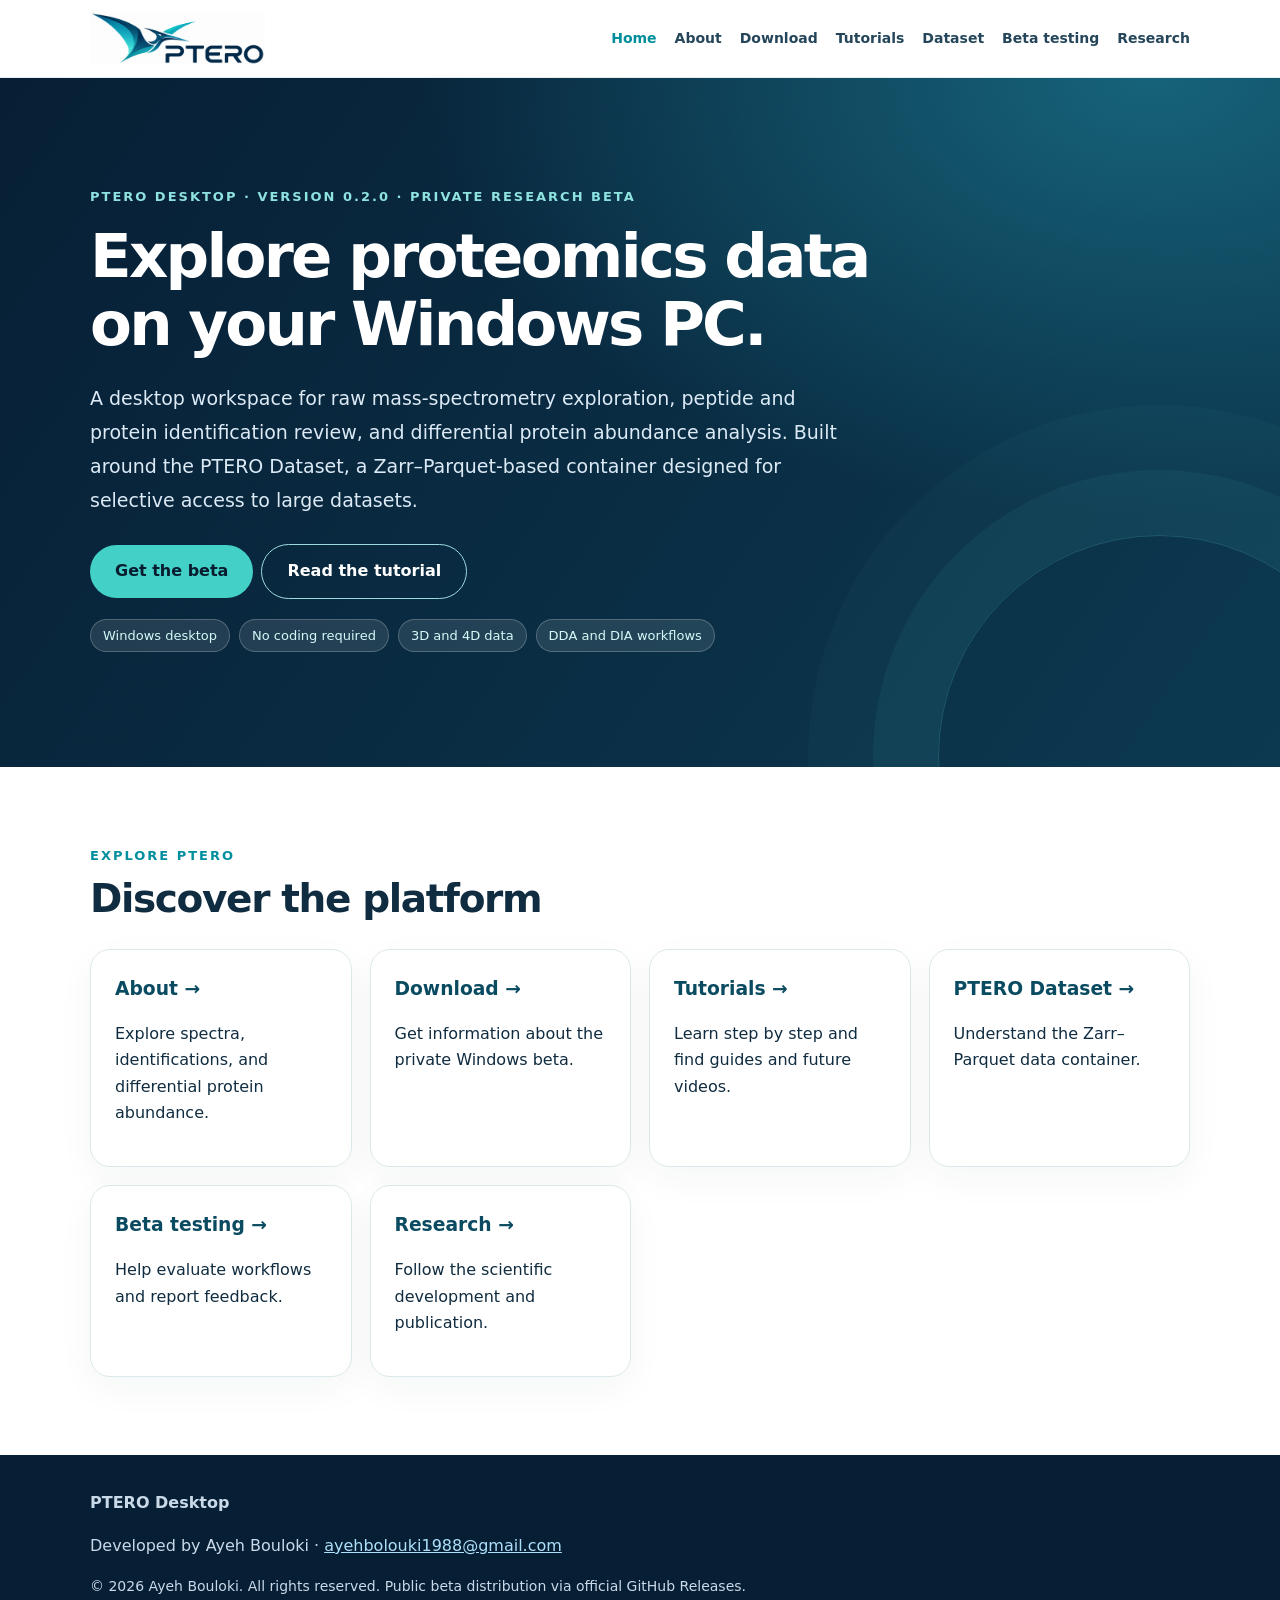
==== index.html @ 857086f4 "Add files via upload" ====
<!DOCTYPE html><html lang="en"><head><meta charset="utf-8"><meta name="viewport" content="width=device-width,initial-scale=1"><meta name="description" content="PTERO Desktop — proteomics data exploration, tutorials, research and beta access."><meta name="theme-color" content="#071f35"><title>Home | PTERO</title><link rel="stylesheet" href="styles.css"></head><body><header><a class="brand" href="index.html" aria-label="PTERO home"><img src="ptero-logo.png" alt="PTERO pterosaur logo"></a><nav aria-label="Main navigation"><a class="active" href="index.html">Home</a><a class="" href="about.html">About</a><a class="" href="download.html">Download</a><a class="" href="tutorials.html">Tutorials</a><a class="" href="dataset.html">Dataset</a><a class="" href="testing.html">Beta testing</a><a class="" href="research.html">Research</a></nav></header><main><div class="hero" id="top"><div class="wrap"><div class="eyebrow">PTERO Desktop · Version 0.2.0 · Private research beta</div><h1>Explore proteomics data on your Windows PC.</h1><p class="lead">A desktop workspace for raw mass-spectrometry exploration, peptide and protein identification review, and differential protein abundance analysis. Built around the PTERO Dataset, a Zarr–Parquet-based container designed for selective access to large datasets.</p><a class="btn" href="#download">Get the beta</a><a class="btn secondary" href="#tutorial">Read the tutorial</a><div class="tags"><span class="tag">Windows desktop</span><span class="tag">No coding required</span><span class="tag">3D and 4D data</span><span class="tag">DDA and DIA workflows</span></div></div></div><section><div class="wrap"><div class="eyebrow">Explore PTERO</div><h2>Discover the platform</h2><div class="grid"><a class="card link-card" href="about.html"><h3>About →</h3><p>Explore spectra, identifications, and differential protein abundance.</p></a><a class="card link-card" href="download.html"><h3>Download →</h3><p>Get information about the private Windows beta.</p></a><a class="card link-card" href="tutorials.html"><h3>Tutorials →</h3><p>Learn step by step and find guides and future videos.</p></a><a class="card link-card" href="dataset.html"><h3>PTERO Dataset →</h3><p>Understand the Zarr–Parquet data container.</p></a><a class="card link-card" href="testing.html"><h3>Beta testing →</h3><p>Help evaluate workflows and report feedback.</p></a><a class="card link-card" href="research.html"><h3>Research →</h3><p>Follow the scientific development and publication.</p></a></div></div></section></main><footer><div class="wrap"><strong>PTERO Desktop</strong><p>Developed by Ayeh Bouloki · <a href="mailto:ayehbolouki1988@gmail.com">ayehbolouki1988@gmail.com</a></p><p class="small" style="color:#c9d9e8">© 2026 Ayeh Bouloki. All rights reserved. Public beta distribution via official GitHub Releases.</p></div></footer></body></html>
---- styles.css ----
:root{--navy:#101f38;--blue:#1863a5;--muted:#5b6a7c;--bg:#f5f8fb}*{box-sizing:border-box}html{scroll-behavior:smooth}body{margin:0;font:16px/1.65 system-ui,-apple-system,Segoe UI,sans-serif;color:var(--navy);background:white}a{color:var(--blue)}header{background:#101f38;color:white;padding:17px max(5%,calc((100% - 1100px)/2));display:flex;align-items:center;justify-content:space-between;gap:20px;flex-wrap:wrap}header strong{font-size:23px;letter-spacing:2px}nav{display:flex;gap:18px;flex-wrap:wrap}nav a{color:#e1ebf5;text-decoration:none;font-size:14px}.hero{background:linear-gradient(125deg,#101f38,#174a73);color:white;padding:90px 5% 85px}.wrap{max-width:1100px;margin:auto}.eyebrow{color:#9ed5ed;font-size:13px;letter-spacing:2px;text-transform:uppercase;font-weight:700}h1{font-size:clamp(36px,5vw,61px);line-height:1.12;max-width:850px;margin:14px 0 22px}h2{font-size:30px;margin:0 0 18px}h3{margin:0 0 8px}.lead{font-size:19px;max-width:760px;color:#dceaf6}.btn{display:inline-block;background:#4db2dd;color:#081c2f!important;text-decoration:none;padding:12px 22px;border-radius:8px;font-weight:700;margin:8px 8px 0 0}.btn.secondary{background:transparent;border:1px solid #adc9e0;color:white!important}.btn.light{background:#165b91;color:white!important}.btn.outline{background:white;border:1px solid #aac4da;color:#165b91!important}section{padding:66px 5%}section.alt{background:var(--bg)}.grid{display:grid;grid-template-columns:repeat(auto-fit,minmax(230px,1fr));gap:18px}.card{background:white;border:1px solid #dce6ee;border-radius:12px;padding:24px;box-shadow:0 4px 20px #18375408}.small{font-size:14px;color:var(--muted)}.steps{counter-reset:step;list-style:none;padding:0;display:grid;gap:14px}.steps li{padding:18px 22px;border-left:4px solid #2689bb;background:#fff;border-radius:6px}.steps li:before{counter-increment:step;content:counter(step) '. ';font-weight:800;color:#13639a}.note{border-left:4px solid #f0ae49;background:#fff8ec;padding:14px 18px;border-radius:6px}.tags{display:flex;flex-wrap:wrap;gap:9px;margin:20px 0}.tag{background:#e4f2fa;color:#14557e;padding:5px 12px;border-radius:20px;font-size:13px}footer{background:#101f38;color:#c9d9e8;padding:35px 5%}footer a{color:#aee0fb}p{max-width:850px}code{background:#eaf1f7;padding:2px 5px;border-radius:4px}@media(max-width:600px){section{padding:46px 5%}.hero{padding:65px 5%}}
:root{--navy:#071f35;--blue:#008e9d;--muted:#526778;--bg:#f2f8f9}
body{font-family:Inter,ui-sans-serif,system-ui,-apple-system,Segoe UI,sans-serif;background:#fff;color:#102c40}
header{position:sticky;top:0;z-index:10;background:rgba(255,255,255,.96);backdrop-filter:blur(12px);border-bottom:1px solid #e4edef;padding-top:12px;padding-bottom:12px}
.brand{display:inline-flex;align-items:center}.brand img{display:block;width:175px;max-width:42vw;height:auto}
nav a{color:#25465a;font-weight:600}nav a:hover,nav a:focus{color:#008e9d}
.hero{background:radial-gradient(ellipse at 90% 0%,#16637a 0%,transparent 45%),linear-gradient(125deg,#071f35,#0c3950);padding:108px 5% 95px;position:relative;overflow:hidden}
.hero:after{content:'';position:absolute;right:-100px;bottom:-210px;width:440px;height:440px;border:1px solid #58c4c440;border-radius:50%;box-shadow:0 0 0 65px #58c4c410,0 0 0 130px #58c4c409;pointer-events:none}
.eyebrow{color:#008f9e}.hero .eyebrow{color:#8ee2e0}h1{letter-spacing:-.045em;max-width:850px}h2{letter-spacing:-.035em;font-size:clamp(28px,3.2vw,39px)}.lead{line-height:1.8}
.btn{background:#43d0c7;border-radius:999px;padding:13px 25px;transition:transform .15s,background .15s}.btn:hover{transform:translateY(-2px);background:#7ae7df}.btn.secondary{border-color:#9dd9df}.btn.light{background:#087d8d}.btn.outline{border-color:#b8d8db;color:#087d8d!important}
section{scroll-margin-top:85px;padding-top:78px;padding-bottom:78px}.card{border:1px solid #dce9eb;border-radius:20px;box-shadow:0 12px 36px #082f3c0b}.card h3{color:#0a4b61}.tag{background:#ffffff1b;color:#d4faf8;border:1px solid #ffffff38}.steps li{border-left-color:#12a7a8;border-radius:12px;box-shadow:0 5px 15px #082f3c08}.steps li:before{color:#087f8d}
.note{border-left-color:#17a8ad;background:#effaf9}.tutorial-tools{margin-top:25px}.video-placeholder{border:1px dashed #78b9bd;border-radius:18px;background:linear-gradient(135deg,#f1faf9,#e8f5f7);padding:26px}.video-placeholder strong{color:#075e70}.video-frame{position:relative;aspect-ratio:16/9;width:100%;border:0;border-radius:14px}footer{background:#071f35}
@media(max-width:600px){header{position:static}.brand img{width:145px}.hero{padding:70px 5%}nav{gap:10px}nav a{font-size:12px}}

.page-hero{background:linear-gradient(125deg,#071f35,#0c4657);color:white;padding:70px 5%}.page-hero h1{font-size:clamp(34px,5vw,52px)}.page-hero p{color:#dceaf6}.active{color:#008e9d!important}.link-card{display:block;text-decoration:none;color:inherit}.link-card:hover{border-color:#12a7a8;transform:translateY(-3px)}.link-card{transition:.2s}.nav-toggle{display:none}@media(max-width:700px){header{align-items:flex-start}nav{width:100%;overflow-x:auto;flex-wrap:nowrap;padding-bottom:4px}nav a{white-space:nowrap}}
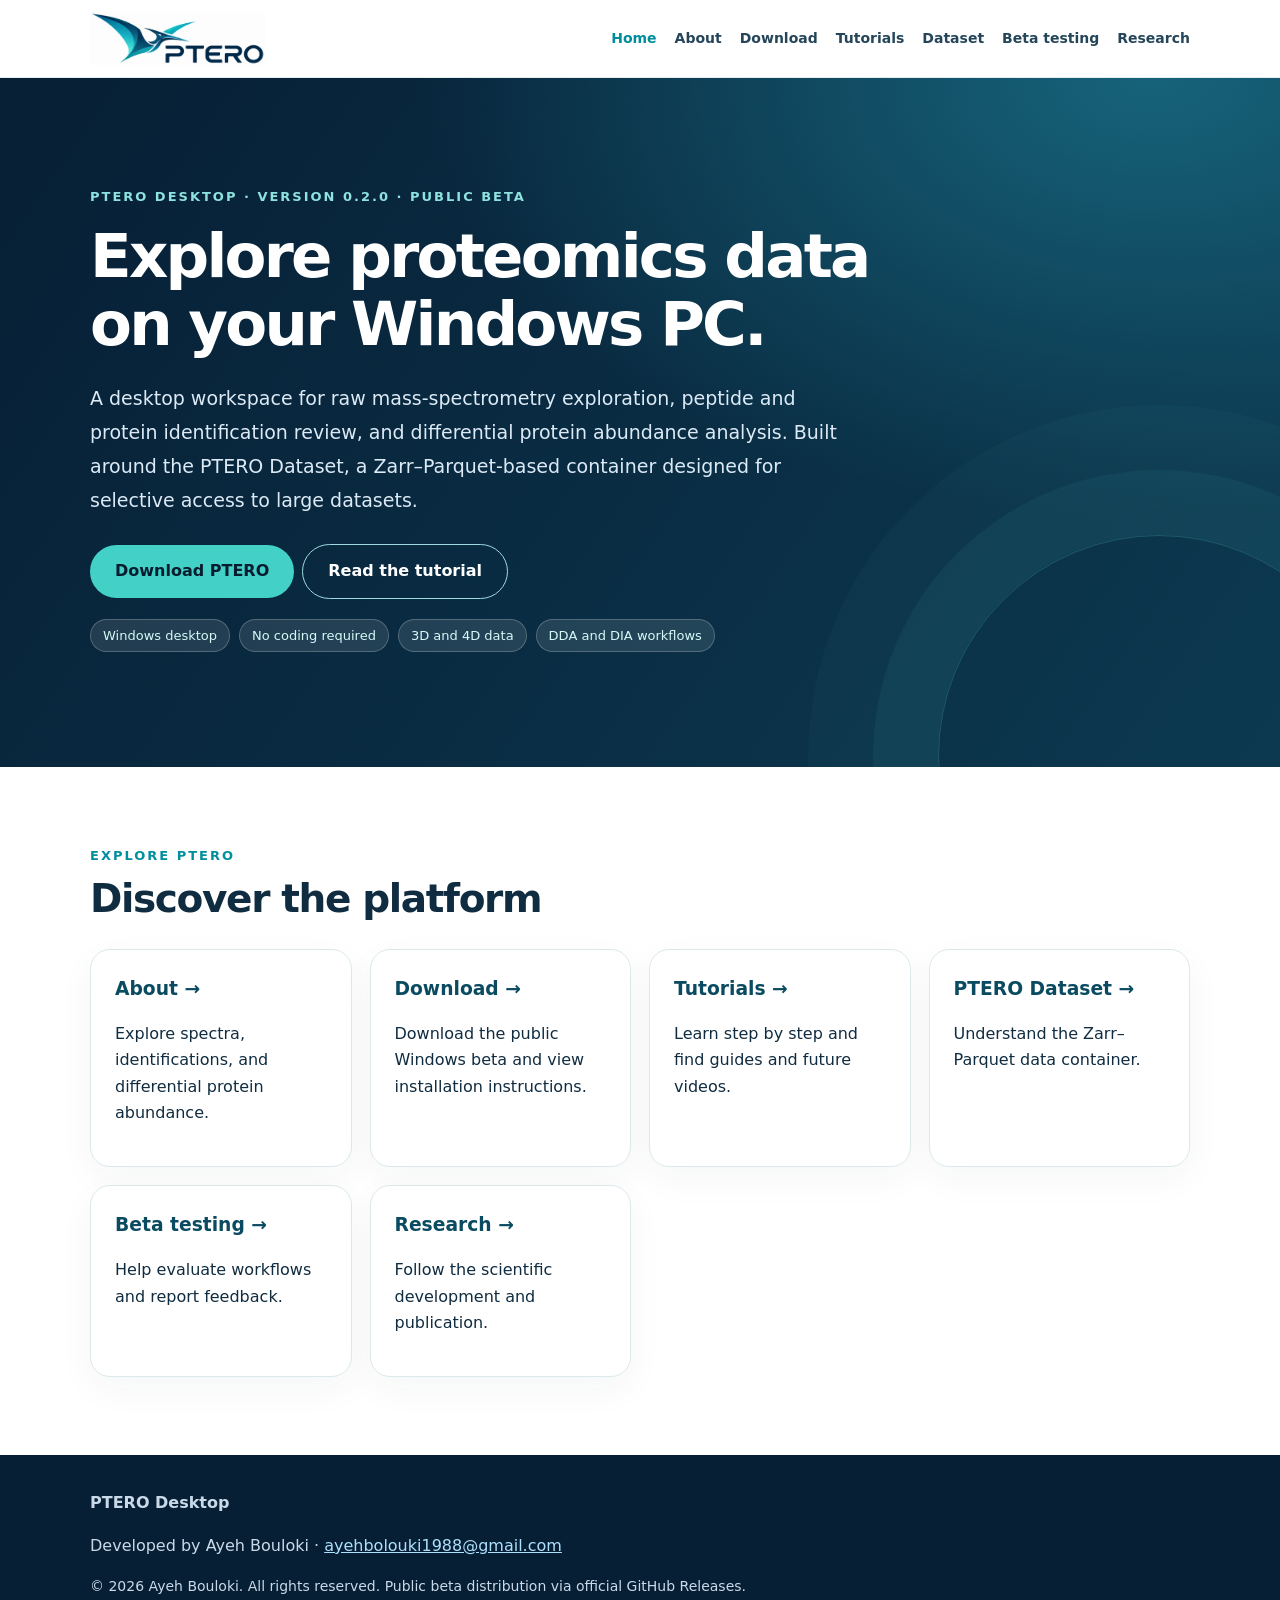
==== commit 527a1908: "Add files via upload" ====
--- a/index.html
+++ b/index.html
@@ -1 +1 @@
-<!DOCTYPE html><html lang="en"><head><meta charset="utf-8"><meta name="viewport" content="width=device-width,initial-scale=1"><meta name="description" content="PTERO Desktop — proteomics data exploration, tutorials, research and beta access."><meta name="theme-color" content="#071f35"><title>Home | PTERO</title><link rel="stylesheet" href="styles.css"></head><body><header><a class="brand" href="index.html" aria-label="PTERO home"><img src="ptero-logo.png" alt="PTERO pterosaur logo"></a><nav aria-label="Main navigation"><a class="active" href="index.html">Home</a><a class="" href="about.html">About</a><a class="" href="download.html">Download</a><a class="" href="tutorials.html">Tutorials</a><a class="" href="dataset.html">Dataset</a><a class="" href="testing.html">Beta testing</a><a class="" href="research.html">Research</a></nav></header><main><div class="hero" id="top"><div class="wrap"><div class="eyebrow">PTERO Desktop · Version 0.2.0 · Private research beta</div><h1>Explore proteomics data on your Windows PC.</h1><p class="lead">A desktop workspace for raw mass-spectrometry exploration, peptide and protein identification review, and differential protein abundance analysis. Built around the PTERO Dataset, a Zarr–Parquet-based container designed for selective access to large datasets.</p><a class="btn" href="#download">Get the beta</a><a class="btn secondary" href="#tutorial">Read the tutorial</a><div class="tags"><span class="tag">Windows desktop</span><span class="tag">No coding required</span><span class="tag">3D and 4D data</span><span class="tag">DDA and DIA workflows</span></div></div></div><section><div class="wrap"><div class="eyebrow">Explore PTERO</div><h2>Discover the platform</h2><div class="grid"><a class="card link-card" href="about.html"><h3>About →</h3><p>Explore spectra, identifications, and differential protein abundance.</p></a><a class="card link-card" href="download.html"><h3>Download →</h3><p>Get information about the private Windows beta.</p></a><a class="card link-card" href="tutorials.html"><h3>Tutorials →</h3><p>Learn step by step and find guides and future videos.</p></a><a class="card link-card" href="dataset.html"><h3>PTERO Dataset →</h3><p>Understand the Zarr–Parquet data container.</p></a><a class="card link-card" href="testing.html"><h3>Beta testing →</h3><p>Help evaluate workflows and report feedback.</p></a><a class="card link-card" href="research.html"><h3>Research →</h3><p>Follow the scientific development and publication.</p></a></div></div></section></main><footer><div class="wrap"><strong>PTERO Desktop</strong><p>Developed by Ayeh Bouloki · <a href="mailto:ayehbolouki1988@gmail.com">ayehbolouki1988@gmail.com</a></p><p class="small" style="color:#c9d9e8">© 2026 Ayeh Bouloki. All rights reserved. Public beta distribution via official GitHub Releases.</p></div></footer></body></html>+<!DOCTYPE html><html lang="en"><head><meta charset="utf-8"><meta name="viewport" content="width=device-width,initial-scale=1"><meta name="description" content="PTERO Desktop — proteomics data exploration, tutorials, research and beta access."><meta name="theme-color" content="#071f35"><title>Home | PTERO</title><link rel="stylesheet" href="styles.css"></head><body><header><a class="brand" href="index.html" aria-label="PTERO home"><img src="ptero-logo.png" alt="PTERO pterosaur logo"></a><nav aria-label="Main navigation"><a class="active" href="index.html">Home</a><a class="" href="about.html">About</a><a class="" href="download.html">Download</a><a class="" href="tutorials.html">Tutorials</a><a class="" href="dataset.html">Dataset</a><a class="" href="testing.html">Beta testing</a><a class="" href="research.html">Research</a></nav></header><main><div class="hero" id="top"><div class="wrap"><div class="eyebrow">PTERO Desktop · Version 0.2.0 · Public beta</div><h1>Explore proteomics data on your Windows PC.</h1><p class="lead">A desktop workspace for raw mass-spectrometry exploration, peptide and protein identification review, and differential protein abundance analysis. Built around the PTERO Dataset, a Zarr–Parquet-based container designed for selective access to large datasets.</p><a class="btn" href="download.html">Download PTERO</a><a class="btn secondary" href="#tutorial">Read the tutorial</a><div class="tags"><span class="tag">Windows desktop</span><span class="tag">No coding required</span><span class="tag">3D and 4D data</span><span class="tag">DDA and DIA workflows</span></div></div></div><section><div class="wrap"><div class="eyebrow">Explore PTERO</div><h2>Discover the platform</h2><div class="grid"><a class="card link-card" href="about.html"><h3>About →</h3><p>Explore spectra, identifications, and differential protein abundance.</p></a><a class="card link-card" href="download.html"><h3>Download →</h3><p>Download the public Windows beta and view installation instructions.</p></a><a class="card link-card" href="tutorials.html"><h3>Tutorials →</h3><p>Learn step by step and find guides and future videos.</p></a><a class="card link-card" href="dataset.html"><h3>PTERO Dataset →</h3><p>Understand the Zarr–Parquet data container.</p></a><a class="card link-card" href="testing.html"><h3>Beta testing →</h3><p>Help evaluate workflows and report feedback.</p></a><a class="card link-card" href="research.html"><h3>Research →</h3><p>Follow the scientific development and publication.</p></a></div></div></section></main><footer><div class="wrap"><strong>PTERO Desktop</strong><p>Developed by Ayeh Bouloki · <a href="mailto:ayehbolouki1988@gmail.com">ayehbolouki1988@gmail.com</a></p><p class="small" style="color:#c9d9e8">© 2026 Ayeh Bouloki. All rights reserved. Public beta distribution via official GitHub Releases.</p></div></footer></body></html>
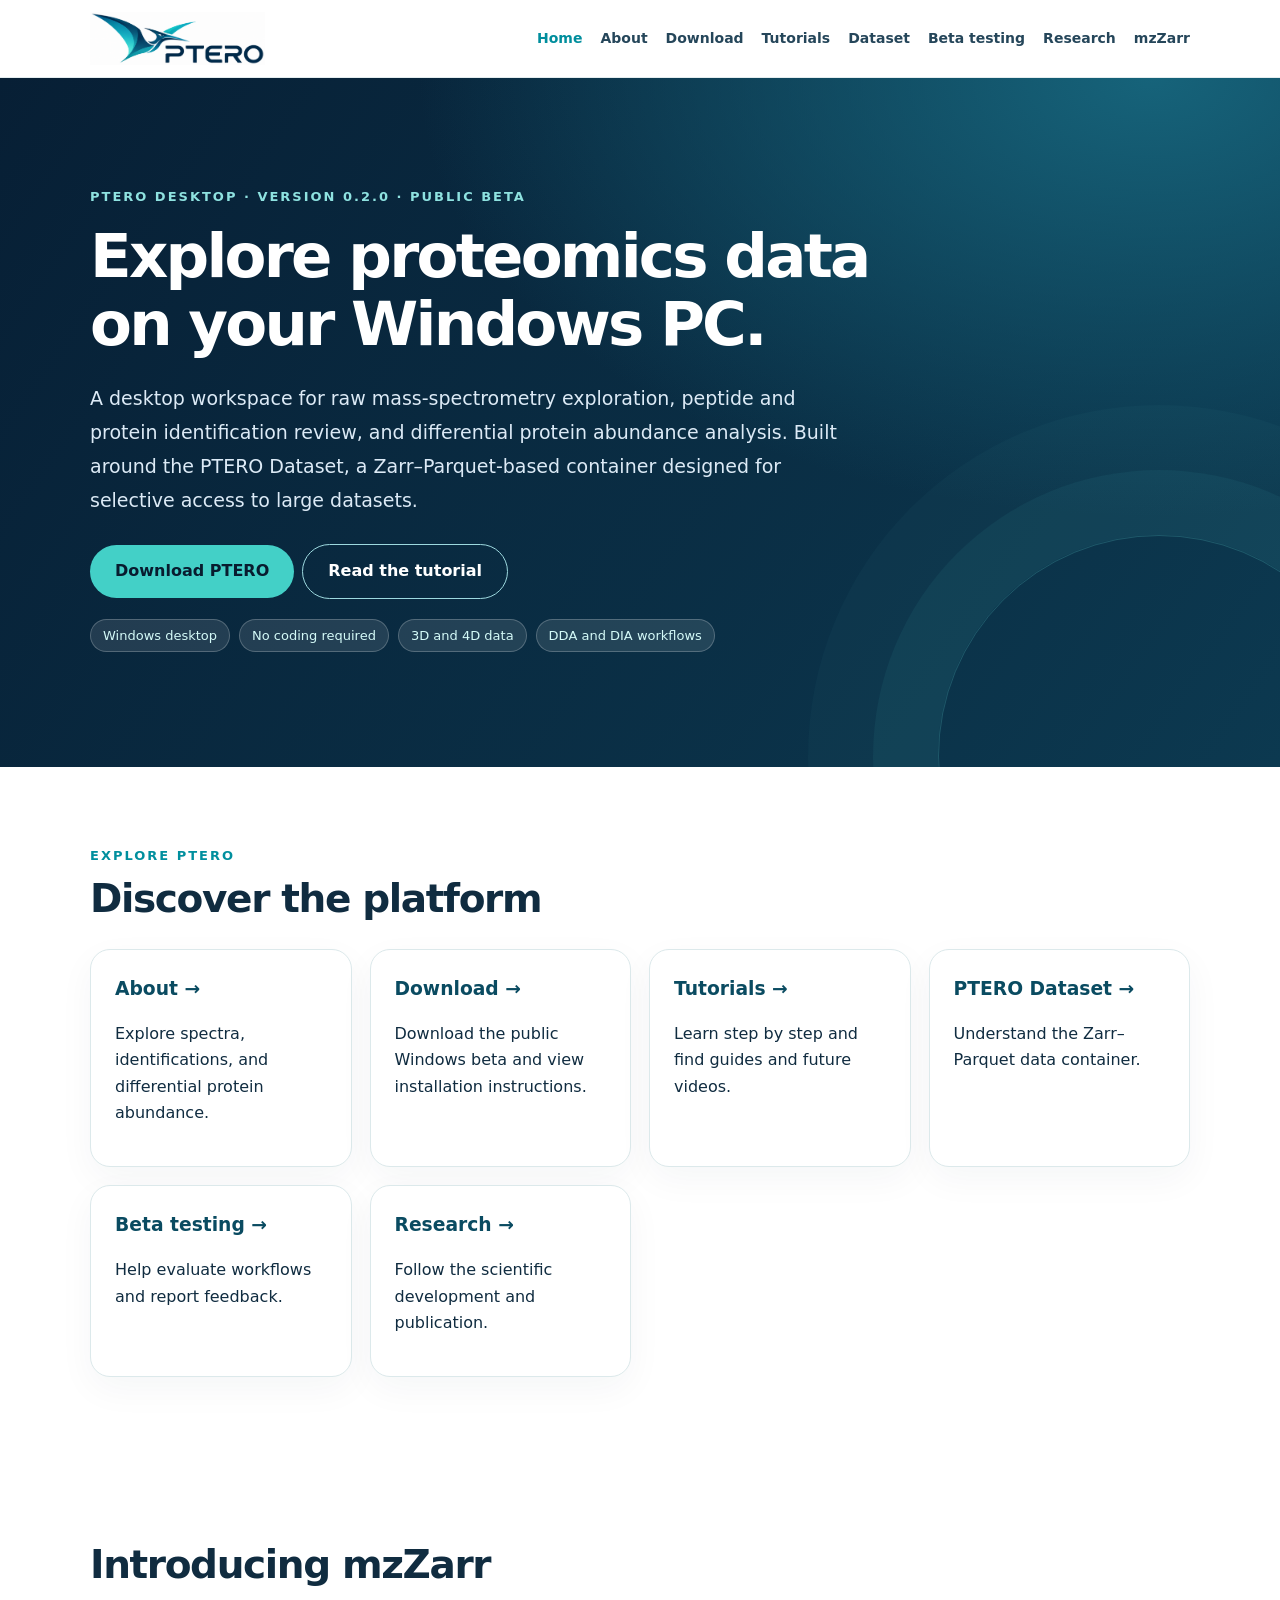
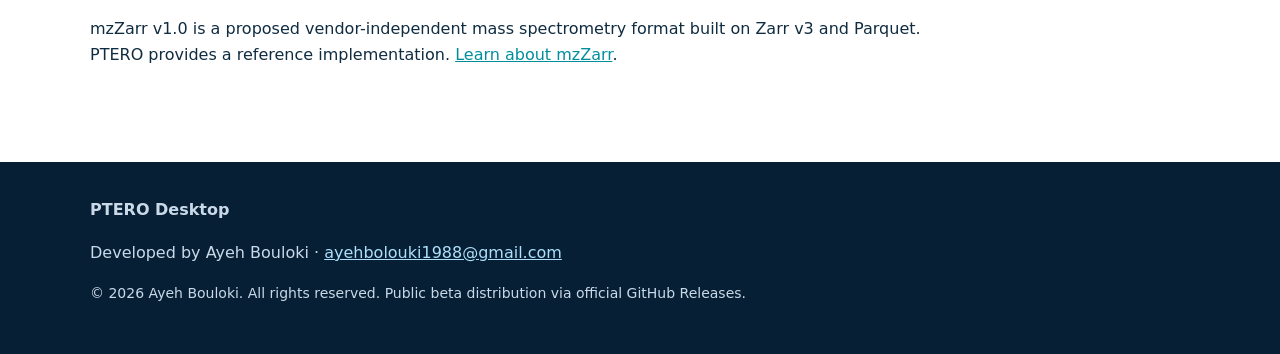
==== commit b90c7d1b: "Introduce mzZarr v1.0 on PTERO website" ====
--- a/index.html
+++ b/index.html
@@ -1 +1,10 @@
-<!DOCTYPE html><html lang="en"><head><meta charset="utf-8"><meta name="viewport" content="width=device-width,initial-scale=1"><meta name="description" content="PTERO Desktop — proteomics data exploration, tutorials, research and beta access."><meta name="theme-color" content="#071f35"><title>Home | PTERO</title><link rel="stylesheet" href="styles.css"></head><body><header><a class="brand" href="index.html" aria-label="PTERO home"><img src="ptero-logo.png" alt="PTERO pterosaur logo"></a><nav aria-label="Main navigation"><a class="active" href="index.html">Home</a><a class="" href="about.html">About</a><a class="" href="download.html">Download</a><a class="" href="tutorials.html">Tutorials</a><a class="" href="dataset.html">Dataset</a><a class="" href="testing.html">Beta testing</a><a class="" href="research.html">Research</a></nav></header><main><div class="hero" id="top"><div class="wrap"><div class="eyebrow">PTERO Desktop · Version 0.2.0 · Public beta</div><h1>Explore proteomics data on your Windows PC.</h1><p class="lead">A desktop workspace for raw mass-spectrometry exploration, peptide and protein identification review, and differential protein abundance analysis. Built around the PTERO Dataset, a Zarr–Parquet-based container designed for selective access to large datasets.</p><a class="btn" href="download.html">Download PTERO</a><a class="btn secondary" href="#tutorial">Read the tutorial</a><div class="tags"><span class="tag">Windows desktop</span><span class="tag">No coding required</span><span class="tag">3D and 4D data</span><span class="tag">DDA and DIA workflows</span></div></div></div><section><div class="wrap"><div class="eyebrow">Explore PTERO</div><h2>Discover the platform</h2><div class="grid"><a class="card link-card" href="about.html"><h3>About →</h3><p>Explore spectra, identifications, and differential protein abundance.</p></a><a class="card link-card" href="download.html"><h3>Download →</h3><p>Download the public Windows beta and view installation instructions.</p></a><a class="card link-card" href="tutorials.html"><h3>Tutorials →</h3><p>Learn step by step and find guides and future videos.</p></a><a class="card link-card" href="dataset.html"><h3>PTERO Dataset →</h3><p>Understand the Zarr–Parquet data container.</p></a><a class="card link-card" href="testing.html"><h3>Beta testing →</h3><p>Help evaluate workflows and report feedback.</p></a><a class="card link-card" href="research.html"><h3>Research →</h3><p>Follow the scientific development and publication.</p></a></div></div></section></main><footer><div class="wrap"><strong>PTERO Desktop</strong><p>Developed by Ayeh Bouloki · <a href="mailto:ayehbolouki1988@gmail.com">ayehbolouki1988@gmail.com</a></p><p class="small" style="color:#c9d9e8">© 2026 Ayeh Bouloki. All rights reserved. Public beta distribution via official GitHub Releases.</p></div></footer></body></html>+<!DOCTYPE html><html lang="en"><head>
+<!-- Google Analytics - PTERO Website -->
+<script async src="https://www.googletagmanager.com/gtag/js?id=G-RLBQ05S6YR"></script>
+<script>
+  window.dataLayer = window.dataLayer || [];
+  function gtag(){dataLayer.push(arguments);}
+  gtag('js', new Date());
+  gtag('config', 'G-RLBQ05S6YR');
+</script>
+<meta charset="utf-8"><meta name="viewport" content="width=device-width,initial-scale=1"><meta name="description" content="PTERO Desktop — proteomics data exploration, tutorials, research and beta access."><meta name="theme-color" content="#071f35"><title>Home | PTERO</title><link rel="stylesheet" href="styles.css"></head><body><header><a class="brand" href="index.html" aria-label="PTERO home"><img src="ptero-logo.png" alt="PTERO pterosaur logo"></a><nav aria-label="Main navigation"><a class="active" href="index.html">Home</a><a class="" href="about.html">About</a><a class="" href="download.html">Download</a><a class="" href="tutorials.html">Tutorials</a><a class="" href="dataset.html">Dataset</a><a class="" href="testing.html">Beta testing</a><a class="" href="research.html">Research</a><a class="" href="mzzarr.html">mzZarr</a></nav></header><main><div class="hero" id="top"><div class="wrap"><div class="eyebrow">PTERO Desktop · Version 0.2.0 · Public beta</div><h1>Explore proteomics data on your Windows PC.</h1><p class="lead">A desktop workspace for raw mass-spectrometry exploration, peptide and protein identification review, and differential protein abundance analysis. Built around the PTERO Dataset, a Zarr–Parquet-based container designed for selective access to large datasets.</p><a class="btn" href="download.html">Download PTERO</a><a class="btn secondary" href="#tutorial">Read the tutorial</a><div class="tags"><span class="tag">Windows desktop</span><span class="tag">No coding required</span><span class="tag">3D and 4D data</span><span class="tag">DDA and DIA workflows</span></div></div></div><section><div class="wrap"><div class="eyebrow">Explore PTERO</div><h2>Discover the platform</h2><div class="grid"><a class="card link-card" href="about.html"><h3>About →</h3><p>Explore spectra, identifications, and differential protein abundance.</p></a><a class="card link-card" href="download.html"><h3>Download →</h3><p>Download the public Windows beta and view installation instructions.</p></a><a class="card link-card" href="tutorials.html"><h3>Tutorials →</h3><p>Learn step by step and find guides and future videos.</p></a><a class="card link-card" href="dataset.html"><h3>PTERO Dataset →</h3><p>Understand the Zarr–Parquet data container.</p></a><a class="card link-card" href="testing.html"><h3>Beta testing →</h3><p>Help evaluate workflows and report feedback.</p></a><a class="card link-card" href="research.html"><h3>Research →</h3><p>Follow the scientific development and publication.</p></a></div></div></section><section><div class="wrap"><h2>Introducing mzZarr</h2><p>mzZarr v1.0 is a proposed vendor-independent mass spectrometry format built on Zarr v3 and Parquet. PTERO provides a reference implementation. <a href="mzzarr.html">Learn about mzZarr</a>.</p></div></section></main><footer><div class="wrap"><strong>PTERO Desktop</strong><p>Developed by Ayeh Bouloki · <a href="mailto:ayehbolouki1988@gmail.com">ayehbolouki1988@gmail.com</a></p><p class="small" style="color:#c9d9e8">© 2026 Ayeh Bouloki. All rights reserved. Public beta distribution via official GitHub Releases.</p></div></footer></body></html>
